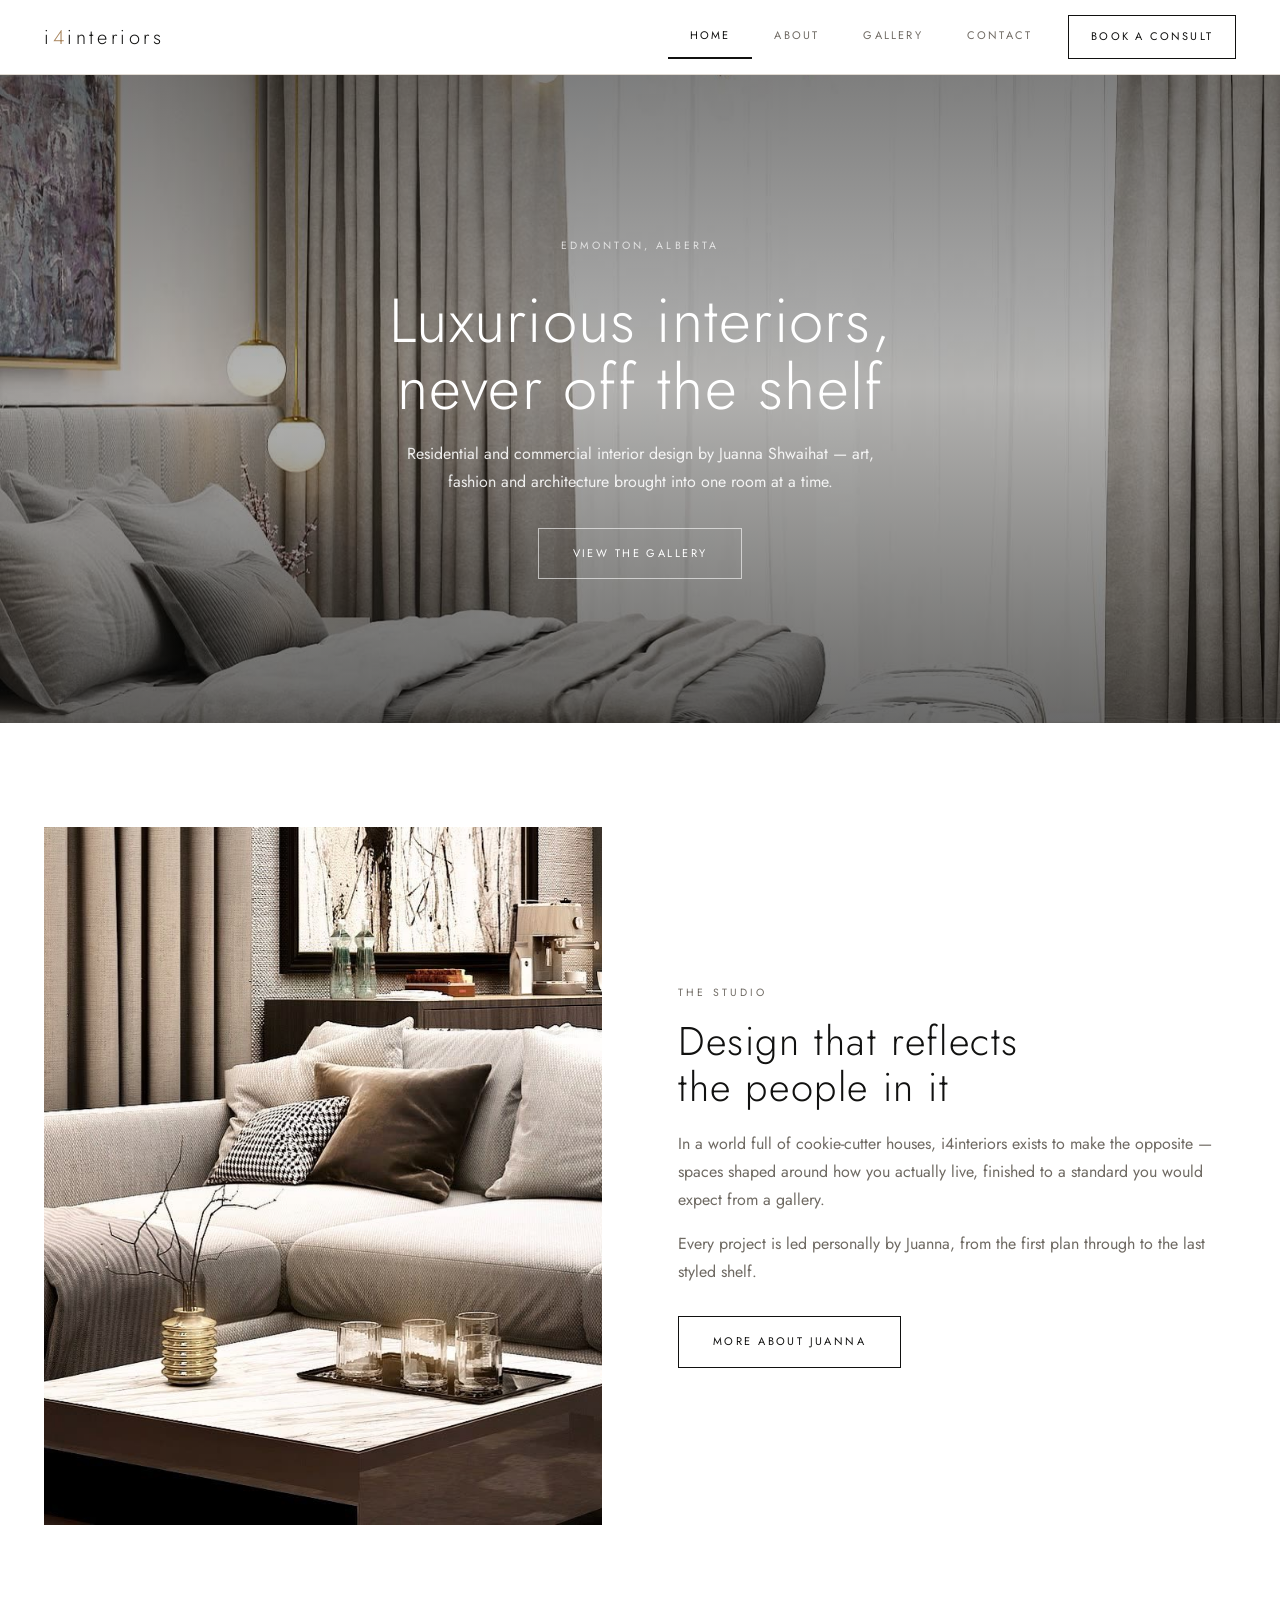
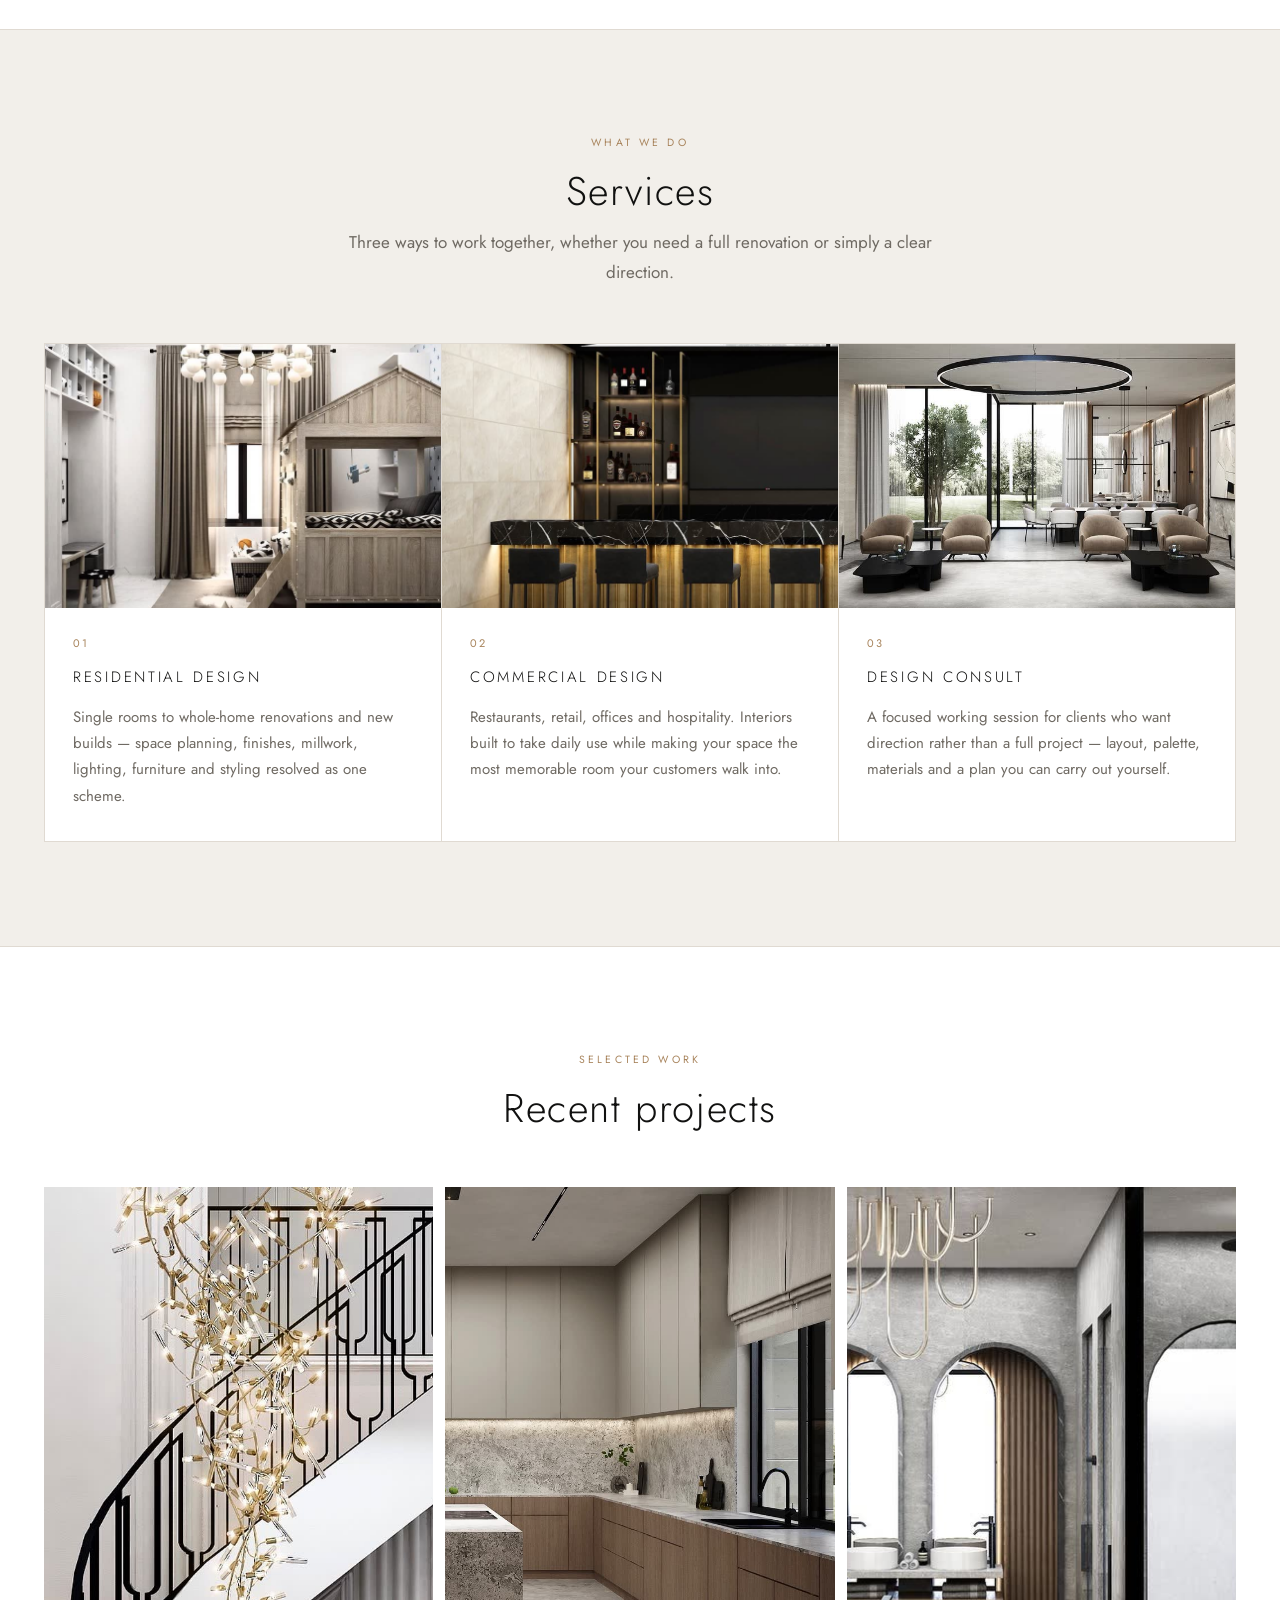
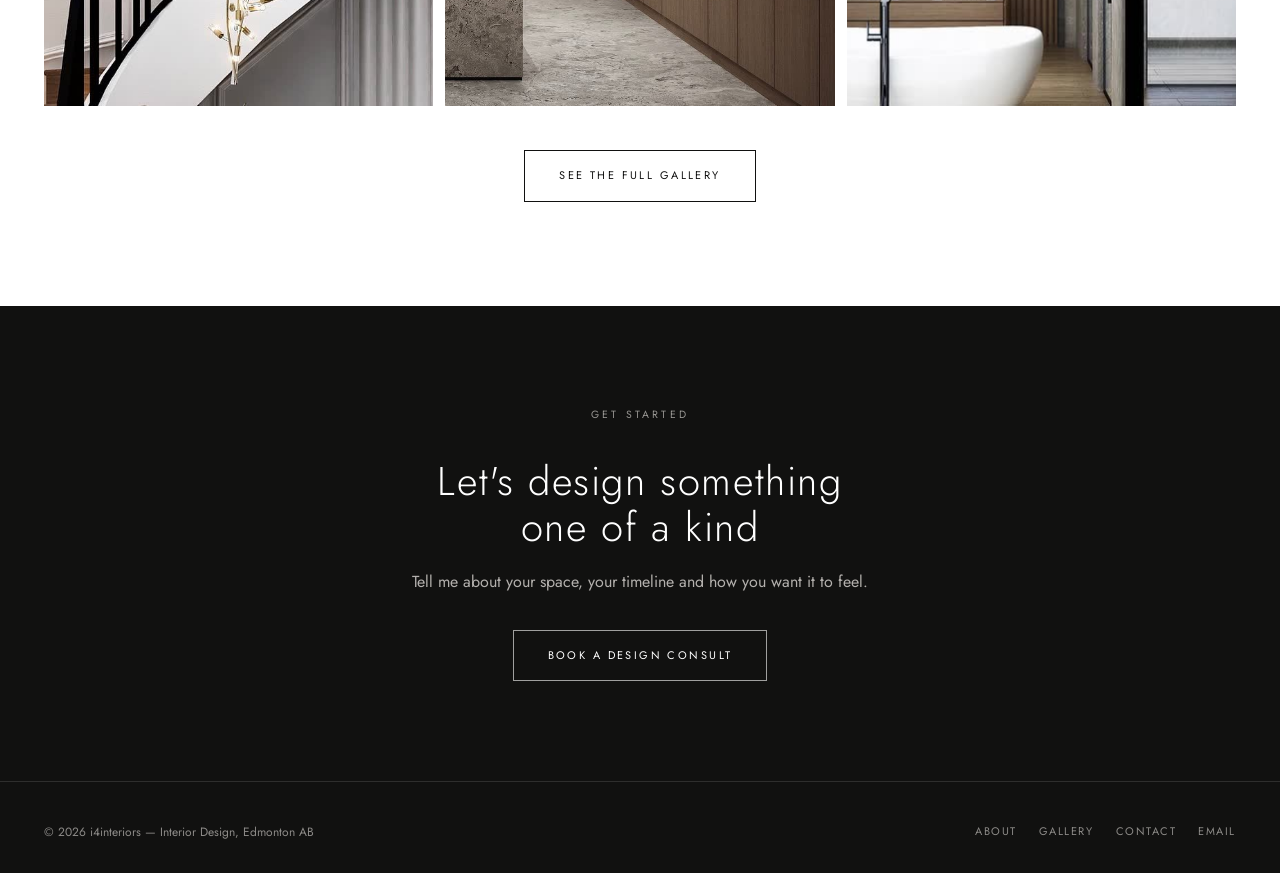
==== multi-page/01/index.html @ d59b6e00 "starting point starting point" ====
<!DOCTYPE html>
<html lang="en">
<head>
<meta charset="UTF-8">
<meta name="viewport" content="width=device-width, initial-scale=1">
<title>i4interiors — Interior Design Studio | Edmonton, Alberta</title>
<meta name="description" content="i4interiors is an Edmonton interior design studio led by Juanna Shwaihat, creating luxurious, one-of-a-kind residential and commercial interiors.">
<link rel="preconnect" href="https://fonts.googleapis.com">
<link rel="preconnect" href="https://fonts.gstatic.com" crossorigin>
<link href="https://fonts.googleapis.com/css2?family=Cormorant+Garamond:ital,wght@0,300;0,400;1,300;1,400&family=Jost:wght@200;300;400&display=swap" rel="stylesheet">
<link rel="stylesheet" href="style.css">
</head>
<body>

<header class="header">
  <div class="wrap header__inner">
    <a class="wordmark" href="index.html">i<span>4</span>interiors</a>

    <button class="navtoggle" id="navtoggle" aria-label="Menu" aria-expanded="false" aria-controls="tabs">
      <svg width="22" height="14" viewBox="0 0 22 14" fill="none" stroke="currentColor" stroke-width="1.4">
        <path d="M0 1h22M0 7h22M0 13h22"/>
      </svg>
    </button>

    <nav class="tabs" id="tabs">
      <a href="index.html" aria-current="page">Home</a>
      <a href="about.html">About</a>
      <a href="gallery.html">Gallery</a>
      <a href="contact.html">Contact</a>
      <span class="tabs__cta"><a href="contact.html">Book a consult</a></span>
    </nav>
  </div>
</header>

<main>

  <!-- ============ HERO ============ -->
  <section class="hero">
    <img class="hero__bg" src="../../assets/site/hero-bedroom.jpg" alt="Principal bedroom with statement chandelier and full-height drapery">
    <div class="hero__inner">
      <p class="eyebrow">Edmonton, Alberta</p>
      <h1 class="h-xl">Luxurious interiors,<br>never off the shelf</h1>
      <p>Residential and commercial interior design by Juanna Shwaihat — art, fashion and architecture brought into one room at a time.</p>
      <a class="btn btn--light" href="gallery.html">View the gallery</a>
    </div>
  </section>

  <!-- ============ INTRO ============ -->
  <section class="section">
    <div class="wrap split">
      <img src="../../assets/site/living-warm.jpg" alt="Warm contemporary living room with layered neutral textures" loading="lazy">
      <div>
        <p class="eyebrow">The studio</p>
        <h2 class="h-lg">Design that reflects<br>the people in it</h2>
        <p>In a world full of cookie-cutter houses, i4interiors exists to make the opposite — spaces shaped around how you actually live, finished to a standard you would expect from a gallery.</p>
        <p style="margin-bottom:30px">Every project is led personally by Juanna, from the first plan through to the last styled shelf.</p>
        <a class="btn btn--ghost" href="about.html">More about Juanna</a>
      </div>
    </div>
  </section>

  <!-- ============ SERVICES ============ -->
  <section class="section section--shell">
    <div class="wrap">
      <div class="section__head">
        <p class="eyebrow">What we do</p>
        <h2 class="h-lg">Services</h2>
        <p class="lede">Three ways to work together, whether you need a full renovation or simply a clear direction.</p>
      </div>

      <div class="svc-grid">
        <article class="svc">
          <img src="../../assets/site/bedroom-arch-800.jpg" alt="Soft white bedroom with arched detailing and integrated lighting" loading="lazy">
          <div class="svc__body">
            <span class="svc__num">01</span>
            <h3>Residential Design</h3>
            <p>Single rooms to whole-home renovations and new builds — space planning, finishes, millwork, lighting, furniture and styling resolved as one scheme.</p>
          </div>
        </article>

        <article class="svc">
          <img src="../../assets/site/bar-gold-800.jpg" alt="Hospitality bar interior in dark timber and brushed brass" loading="lazy">
          <div class="svc__body">
            <span class="svc__num">02</span>
            <h3>Commercial Design</h3>
            <p>Restaurants, retail, offices and hospitality. Interiors built to take daily use while making your space the most memorable room your customers walk into.</p>
          </div>
        </article>

        <article class="svc">
          <img src="../../assets/site/dining-garden-800.jpg" alt="Bright open-plan dining space opening onto a garden" loading="lazy">
          <div class="svc__body">
            <span class="svc__num">03</span>
            <h3>Design Consult</h3>
            <p>A focused working session for clients who want direction rather than a full project — layout, palette, materials and a plan you can carry out yourself.</p>
          </div>
        </article>
      </div>
    </div>
  </section>

  <!-- ============ FEATURED ============ -->
  <section class="section">
    <div class="wrap">
      <div class="section__head">
        <p class="eyebrow">Selected work</p>
        <h2 class="h-lg">Recent projects</h2>
      </div>

      <div class="strip">
        <figure><img src="../../assets/site/stair-chandelier-800.jpg" alt="Curved staircase with cascading sculptural chandelier" loading="lazy"></figure>
        <figure><img src="../../assets/site/kitchen-island-800.jpg" alt="Walnut kitchen with stone waterfall island" loading="lazy"></figure>
        <figure><img src="../../assets/site/bath-arch-800.jpg" alt="Arched ensuite with freestanding tub and stone vanity" loading="lazy"></figure>
      </div>

      <div style="text-align:center;margin-top:44px">
        <a class="btn btn--ghost" href="gallery.html">See the full gallery</a>
      </div>
    </div>
  </section>

  <!-- ============ CTA ============ -->
  <section class="cta">
    <div class="wrap">
      <p class="eyebrow">Get started</p>
      <h2 class="h-lg">Let's design something<br>one of a kind</h2>
      <p>Tell me about your space, your timeline and how you want it to feel.</p>
      <a class="btn btn--light" href="contact.html">Book a design consult</a>
    </div>
  </section>

</main>

<footer class="footer">
  <div class="wrap footer__inner">
    <span>&copy; 2026 i4interiors — Interior Design, Edmonton AB</span>
    <span class="footer__links">
      <a href="about.html">About</a>
      <a href="gallery.html">Gallery</a>
      <a href="contact.html">Contact</a>
      <a href="mailto:Shwaihatjuanna@gmail.com">Email</a>
    </span>
  </div>
</footer>

<script src="nav.js"></script>
</body>
</html>
---- multi-page/01/style.css ----
/* i4interiors — Design 2: multi-page studio site (nav tabs) */

:root {
  --paper: #ffffff;
  --shell: #f2efea;
  --ink:   #111110;
  --muted: #6f6a63;
  --line:  #e0dad2;
  --brass: #a8845c;
  --maxw:  1240px;
}

*, *::before, *::after { box-sizing: border-box; }

@media (prefers-reduced-motion: reduce) {
  * { animation: none !important; transition: none !important; scroll-behavior: auto !important; }
}

body {
  margin: 0;
  background: var(--paper);
  color: var(--ink);
  font-family: 'Jost', system-ui, -apple-system, 'Segoe UI', sans-serif;
  font-size: 16px;
  line-height: 1.75;
  -webkit-font-smoothing: antialiased;
}

img { max-width: 100%; display: block; }
a { color: inherit; }

.wrap { max-width: var(--maxw); margin-inline: auto; padding-inline: 24px; }
.serif { font-family: 'Cormorant Garamond', Georgia, serif; }

/* ---------- type scale ---------- */
h1, h2, h3 { font-weight: 300; margin: 0; }

.h-xl {
  font-size: clamp(34px, 6.2vw, 62px);
  line-height: 1.08;
  letter-spacing: .02em;
}
.h-lg {
  font-size: clamp(26px, 4vw, 40px);
  line-height: 1.15;
  letter-spacing: .04em;
}
.eyebrow {
  font-size: 10.5px;
  letter-spacing: .3em;
  text-transform: uppercase;
  color: var(--brass);
  margin: 0 0 16px;
}
.lede { color: var(--muted); font-size: 17px; }

.btn {
  display: inline-block;
  padding: 15px 34px;
  background: var(--ink);
  color: var(--paper);
  font-size: 11px;
  letter-spacing: .22em;
  text-transform: uppercase;
  text-decoration: none;
  border: 1px solid var(--ink);
  transition: background .25s, color .25s;
}
.btn:hover { background: transparent; color: var(--ink); }

.btn--ghost { background: transparent; color: var(--ink); }
.btn--ghost:hover { background: var(--ink); color: var(--paper); }

.btn--light { background: transparent; color: #fff; border-color: rgba(255,255,255,.6); }
.btn--light:hover { background: #fff; color: var(--ink); }

/* ---------- header / nav tabs ---------- */
.header {
  position: sticky;
  top: 0;
  z-index: 60;
  background: var(--paper);
  border-bottom: 1px solid var(--line);
}
.header__inner {
  position: relative;
  display: flex;
  align-items: center;
  justify-content: space-between;
  gap: 16px;
  min-height: 74px;
}
.wordmark {
  font-weight: 300;
  font-size: 20px;
  letter-spacing: .18em;
  text-decoration: none;
  white-space: nowrap;
}
.wordmark span { color: var(--brass); }

.tabs { display: flex; align-items: stretch; gap: 0; }
.tabs a {
  display: flex;
  align-items: center;
  padding: 0 22px;
  font-size: 11px;
  letter-spacing: .2em;
  text-transform: uppercase;
  text-decoration: none;
  color: var(--muted);
  border-bottom: 2px solid transparent;
  transition: color .2s, border-color .2s;
}
.tabs a:hover { color: var(--ink); }
.tabs a[aria-current="page"] { color: var(--ink); border-bottom-color: var(--ink); }
.tabs .tabs__cta { margin-left: 14px; }
.tabs .tabs__cta a {
  border: 1px solid var(--ink);
  color: var(--ink);
  padding: 11px 22px;
  align-self: center;
}
.tabs .tabs__cta a:hover { background: var(--ink); color: var(--paper); }

.navtoggle {
  display: none;
  background: none;
  border: 0;
  padding: 10px;
  margin-right: -10px;
  cursor: pointer;
  color: var(--ink);
}
.navtoggle svg { display: block; }

/* ---------- page head (inner pages) ---------- */
.pagehead {
  background: var(--shell);
  border-bottom: 1px solid var(--line);
  padding: clamp(48px, 8vw, 88px) 0;
  text-align: center;
}
.pagehead p.lede { max-width: 54ch; margin: 14px auto 0; }

/* ---------- hero (home) ---------- */
.hero {
  position: relative;
  min-height: 72vh;
  display: grid;
  place-items: center;
  text-align: center;
  color: #fff;
  padding: 96px 24px;
  overflow: hidden;
}
.hero__bg { position: absolute; inset: 0; width: 100%; height: 100%; object-fit: cover; }
.hero::after {
  content: "";
  position: absolute;
  inset: 0;
  background: linear-gradient(180deg, rgba(8,8,7,.52), rgba(8,8,7,.3) 48%, rgba(8,8,7,.6));
}
.hero__inner { position: relative; z-index: 2; max-width: 760px; }
.hero__inner .eyebrow { color: rgba(255,255,255,.72); }
.hero p { color: rgba(255,255,255,.88); max-width: 48ch; margin: 18px auto 32px; }

/* ---------- generic section ---------- */
.section { padding: clamp(56px, 9vw, 104px) 0; }
.section--shell { background: var(--shell); border-block: 1px solid var(--line); }
.section__head { text-align: center; max-width: 60ch; margin: 0 auto clamp(36px, 5vw, 56px); }
.section__head .lede { margin: 14px 0 0; }

/* ---------- split (intro / about) ---------- */
.split {
  display: grid;
  grid-template-columns: minmax(0, 1fr) minmax(0, 1fr);
  gap: clamp(32px, 6vw, 76px);
  align-items: center;
}
.split img { width: 100%; aspect-ratio: 4/5; object-fit: cover; }
.split p { color: var(--muted); }
.split .h-lg { margin-bottom: 20px; }

/* ---------- services ---------- */
.svc-grid { display: grid; grid-template-columns: repeat(3, 1fr); gap: 1px; background: var(--line); border: 1px solid var(--line); }
.svc { background: var(--paper); padding: 0 0 32px; }
.svc img { width: 100%; aspect-ratio: 3/2; object-fit: cover; margin-bottom: 26px; }
.svc__body { padding-inline: 28px; }
.svc h3 { font-size: 15px; letter-spacing: .18em; text-transform: uppercase; margin-bottom: 14px; }
.svc p { margin: 0; color: var(--muted); font-size: 15px; }
.svc__num {
  display: block;
  font-size: 11px;
  letter-spacing: .2em;
  color: var(--brass);
  margin-bottom: 10px;
}

/* ---------- featured strip ---------- */
.strip { display: grid; grid-template-columns: repeat(3, 1fr); gap: 12px; }
.strip figure { margin: 0; overflow: hidden; }
.strip img { width: 100%; aspect-ratio: 3/4; object-fit: cover; transition: transform .6s cubic-bezier(.2,.7,.3,1); }
.strip figure:hover img { transform: scale(1.05); }

/* ---------- gallery ---------- */
.filters {
  display: flex;
  flex-wrap: wrap;
  justify-content: center;
  gap: 10px;
  margin-bottom: 36px;
}
.filters button {
  font: inherit;
  font-size: 11px;
  letter-spacing: .2em;
  text-transform: uppercase;
  padding: 10px 22px;
  background: transparent;
  color: var(--muted);
  border: 1px solid var(--line);
  cursor: pointer;
  transition: all .2s;
}
.filters button:hover { color: var(--ink); border-color: var(--ink); }
.filters button[aria-pressed="true"] { background: var(--ink); color: var(--paper); border-color: var(--ink); }

.gallery { display: grid; grid-template-columns: repeat(3, 1fr); gap: 12px; }
.gallery figure { margin: 0; overflow: hidden; position: relative; }
.gallery button.shot {
  display: block;
  padding: 0;
  border: 0;
  background: none;
  cursor: zoom-in;
  width: 100%;
}
.gallery img { width: 100%; aspect-ratio: 1; object-fit: cover; transition: transform .6s cubic-bezier(.2,.7,.3,1); }
.gallery figure:hover img { transform: scale(1.05); }
.gallery figure[hidden] { display: none; }

/* ---------- lightbox ---------- */
.lightbox {
  position: fixed;
  inset: 0;
  z-index: 100;
  background: rgba(10,10,9,.94);
  display: grid;
  place-items: center;
  padding: 24px;
}
.lightbox[hidden] { display: none; }
.lightbox img { max-width: min(1100px, 94vw); max-height: 86vh; width: auto; object-fit: contain; }
.lightbox__close {
  position: absolute;
  top: 18px;
  right: 18px;
  width: 44px;
  height: 44px;
  background: none;
  border: 1px solid rgba(255,255,255,.4);
  color: #fff;
  font-size: 20px;
  line-height: 1;
  cursor: pointer;
}
.lightbox__close:hover { background: rgba(255,255,255,.12); }

/* ---------- contact ---------- */
.detail { margin-bottom: 28px; }
.detail dt {
  font-size: 10.5px;
  letter-spacing: .26em;
  text-transform: uppercase;
  color: var(--brass);
  margin-bottom: 6px;
}
.detail dd { margin: 0; font-size: 17px; }
.detail dd a { text-decoration: none; border-bottom: 1px solid var(--line); }
.detail dd a:hover { border-bottom-color: var(--ink); }

/* ---------- cta band ---------- */
.cta {
  background: var(--ink);
  color: #f2efea;
  text-align: center;
  padding: clamp(56px, 9vw, 100px) 0;
}
.cta .eyebrow { color: rgba(242,239,234,.6); }
.cta h2 { color: #fff; margin-bottom: 18px; }
.cta p { color: rgba(242,239,234,.72); max-width: 46ch; margin: 0 auto 34px; }

/* ---------- footer ---------- */
.footer {
  background: var(--ink);
  color: rgba(242,239,234,.55);
  border-top: 1px solid rgba(255,255,255,.12);
  padding: 40px 0 30px;
  font-size: 12px;
}
.footer__inner { display: flex; justify-content: space-between; gap: 24px; flex-wrap: wrap; }
.footer a { color: inherit; text-decoration: none; }
.footer a:hover { color: #fff; }
.footer__links { display: flex; gap: 22px; flex-wrap: wrap; letter-spacing: .14em; text-transform: uppercase; font-size: 11px; }

/* ---------- responsive ---------- */
@media (max-width: 900px) {
  .split { grid-template-columns: 1fr; }
  .svc-grid { grid-template-columns: 1fr; }
    .gallery, .strip { grid-template-columns: repeat(2, 1fr); }

  .navtoggle { display: block; }
  .tabs {
    position: absolute;
    top: 100%;
    left: -24px;
    right: -24px;
    flex-direction: column;
    align-items: stretch;
    background: var(--paper);
    border-bottom: 1px solid var(--line);
    padding: 6px 24px 22px;
    display: none;
  }
  .tabs.is-open { display: flex; }
  .tabs a {
    padding: 15px 0;
    border-bottom: 1px solid var(--line);
    border-left: 2px solid transparent;
  }
  .tabs a[aria-current="page"] { border-bottom-color: var(--line); color: var(--brass); }
  .tabs .tabs__cta { margin: 16px 0 0; }
  .tabs .tabs__cta a { text-align: center; justify-content: center; border-bottom: 1px solid var(--ink); }
}

@media (max-width: 520px) {
  .gallery, .strip { gap: 8px; }
}
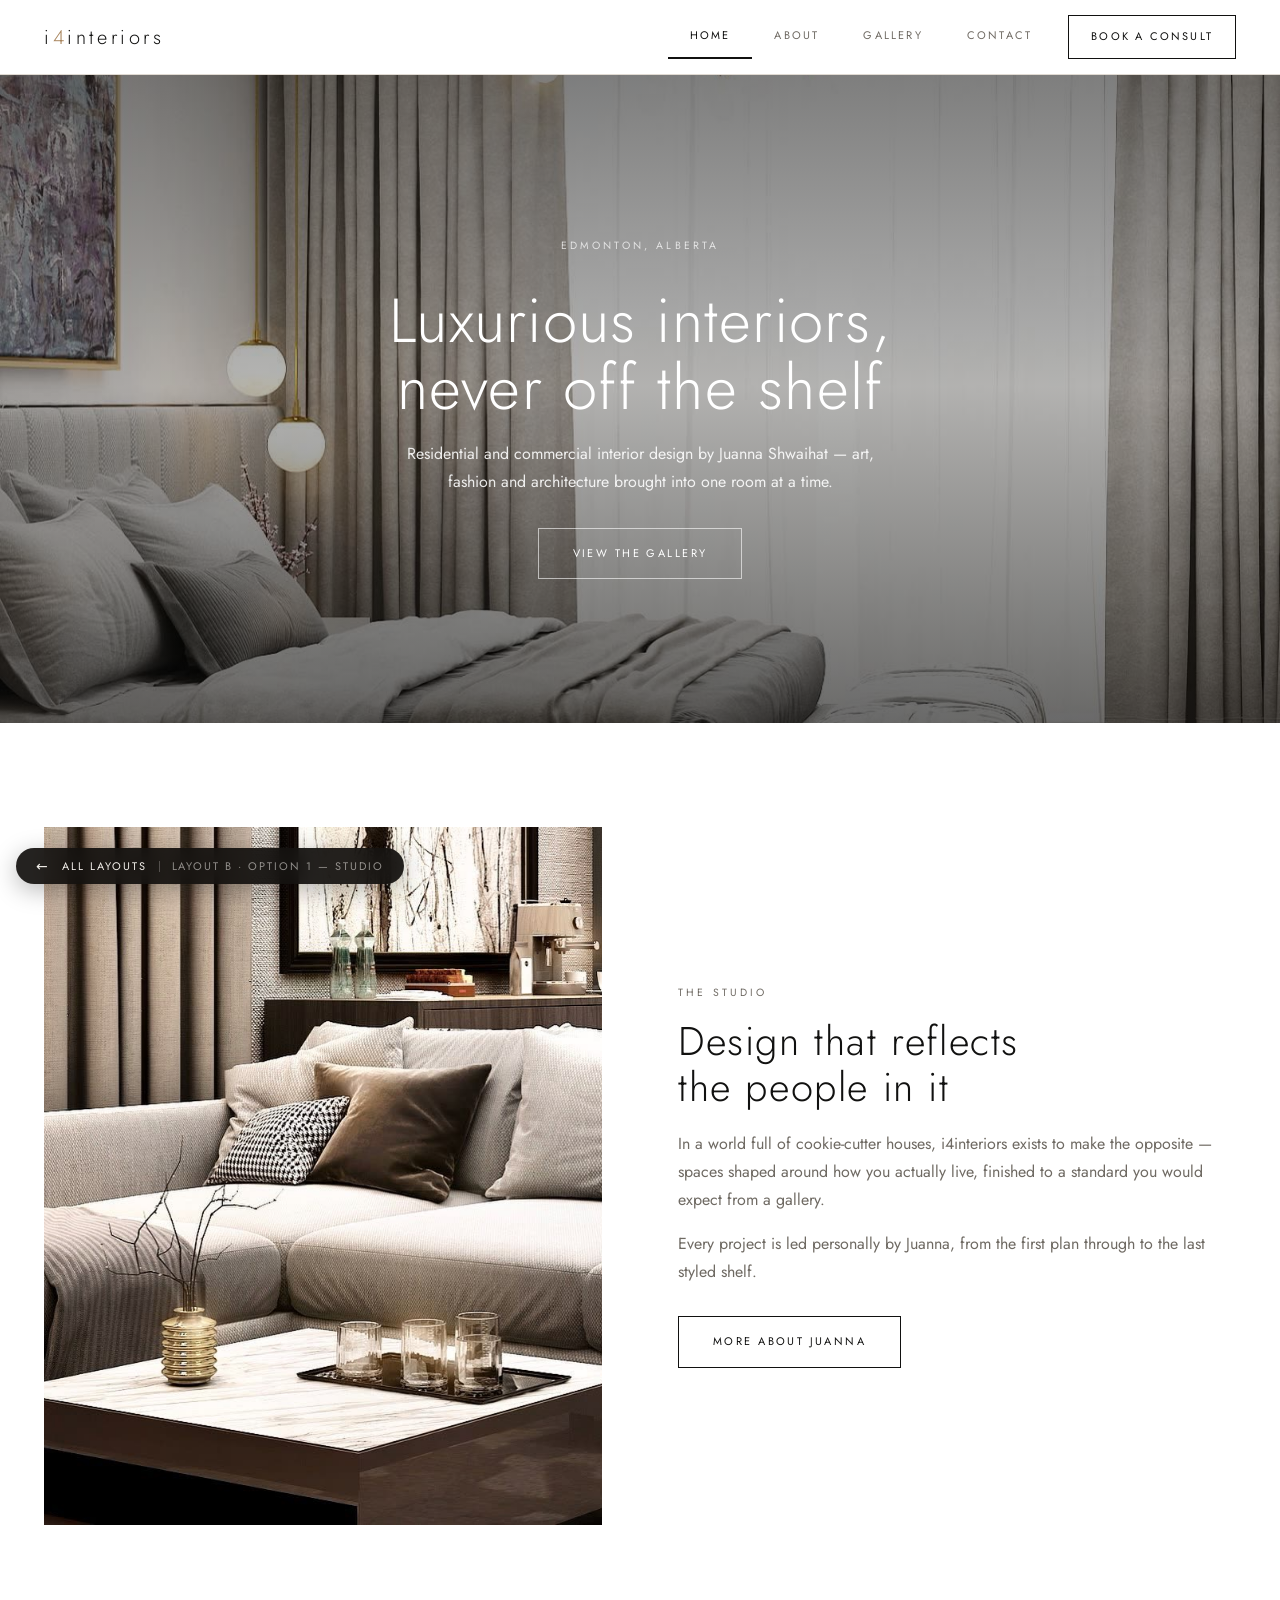
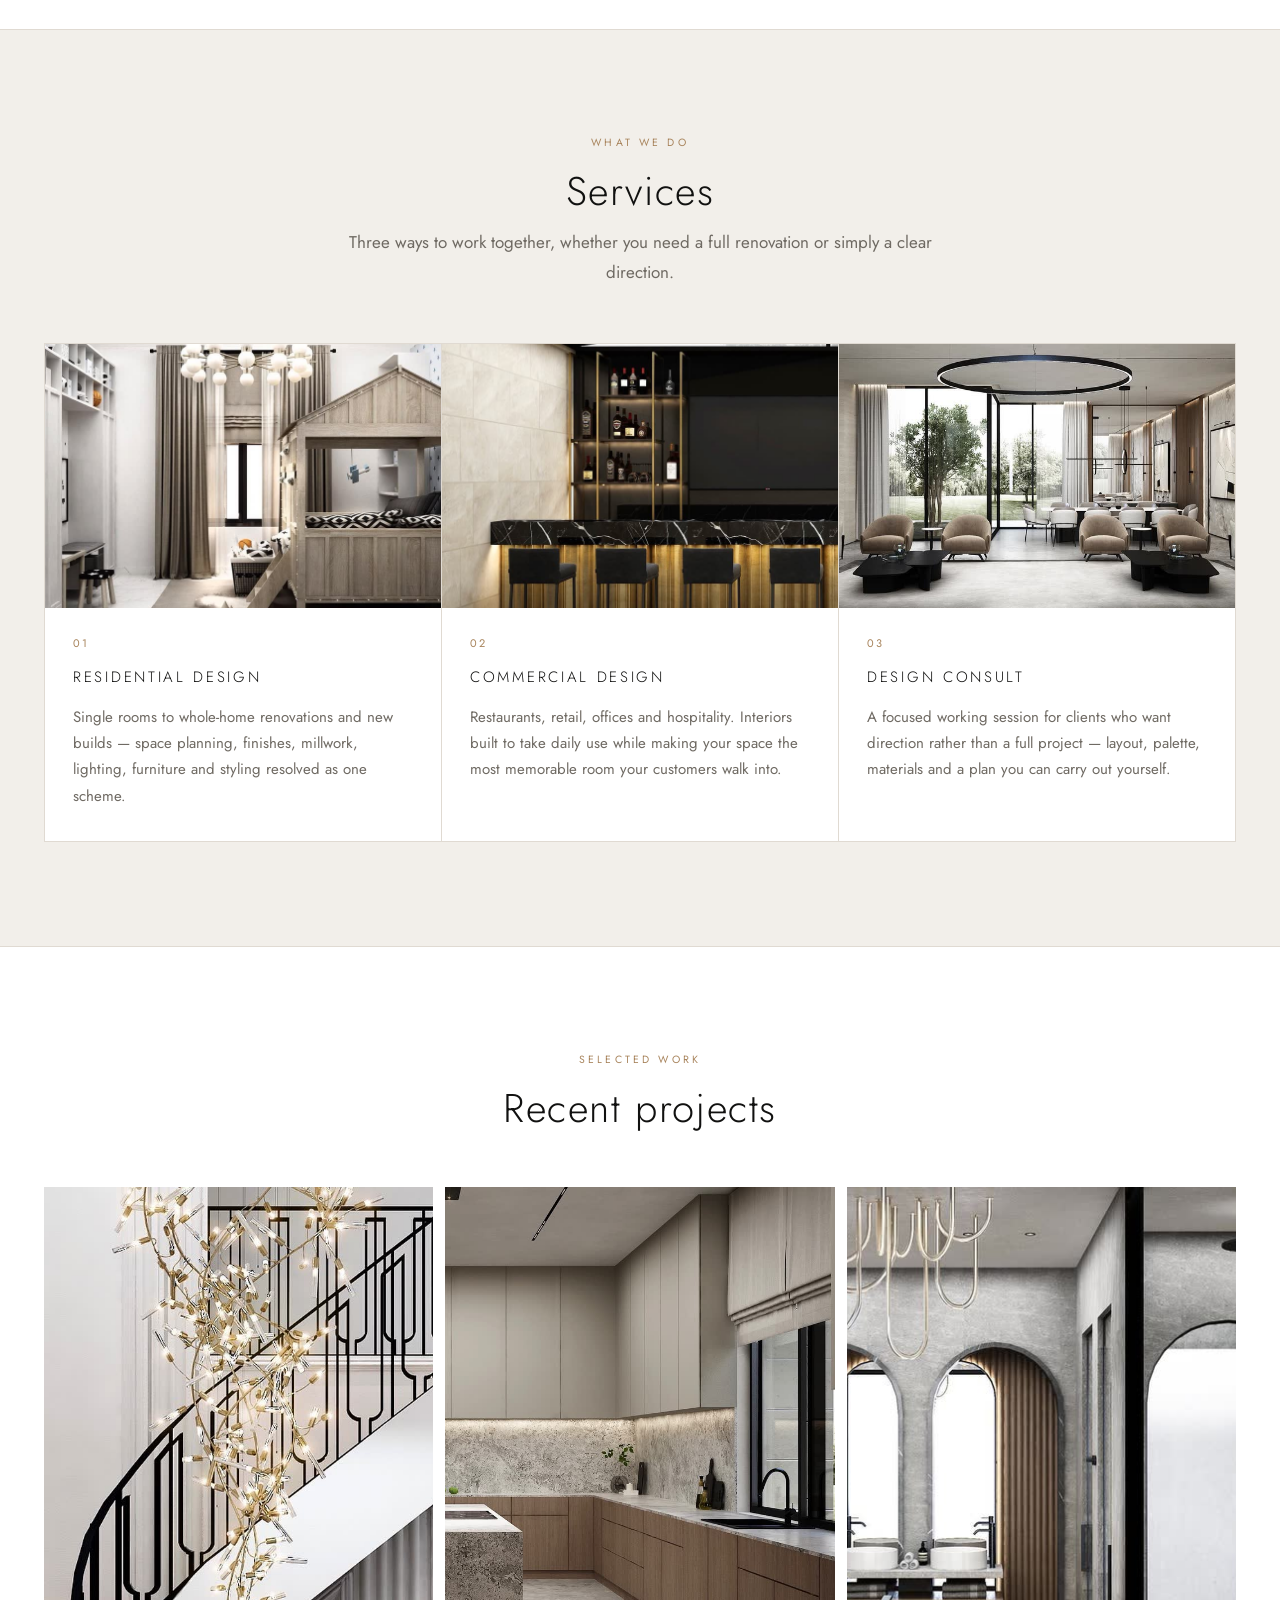
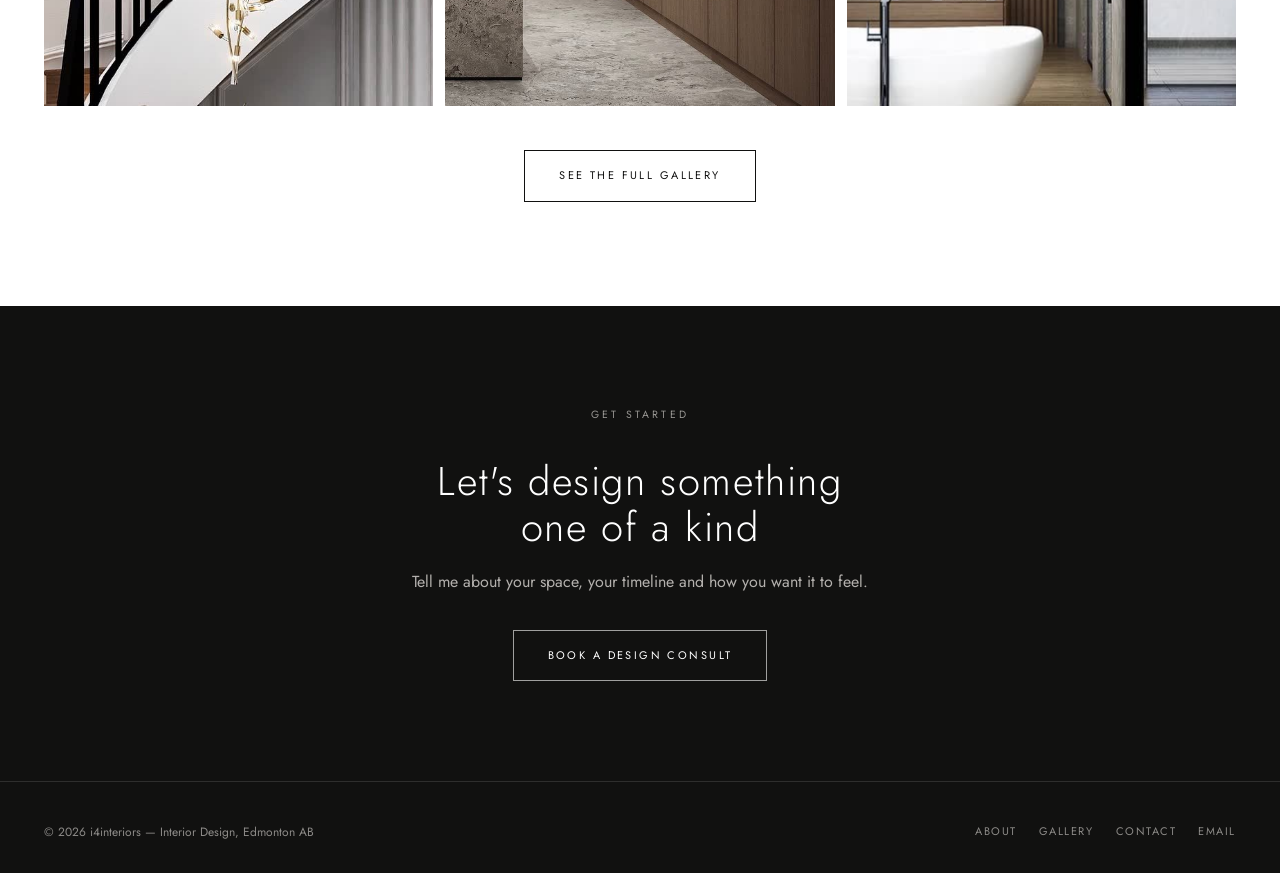
==== commit 1483347c: "update update" ====
--- a/multi-page/01/index.html
+++ b/multi-page/01/index.html
@@ -144,5 +144,6 @@
 </footer>
 
 <script src="nav.js"></script>
+<script src="../../assets/preview/preview-bar.js" data-label="Layout B · Option 1 — Studio" data-home="../../"></script>
 </body>
 </html>
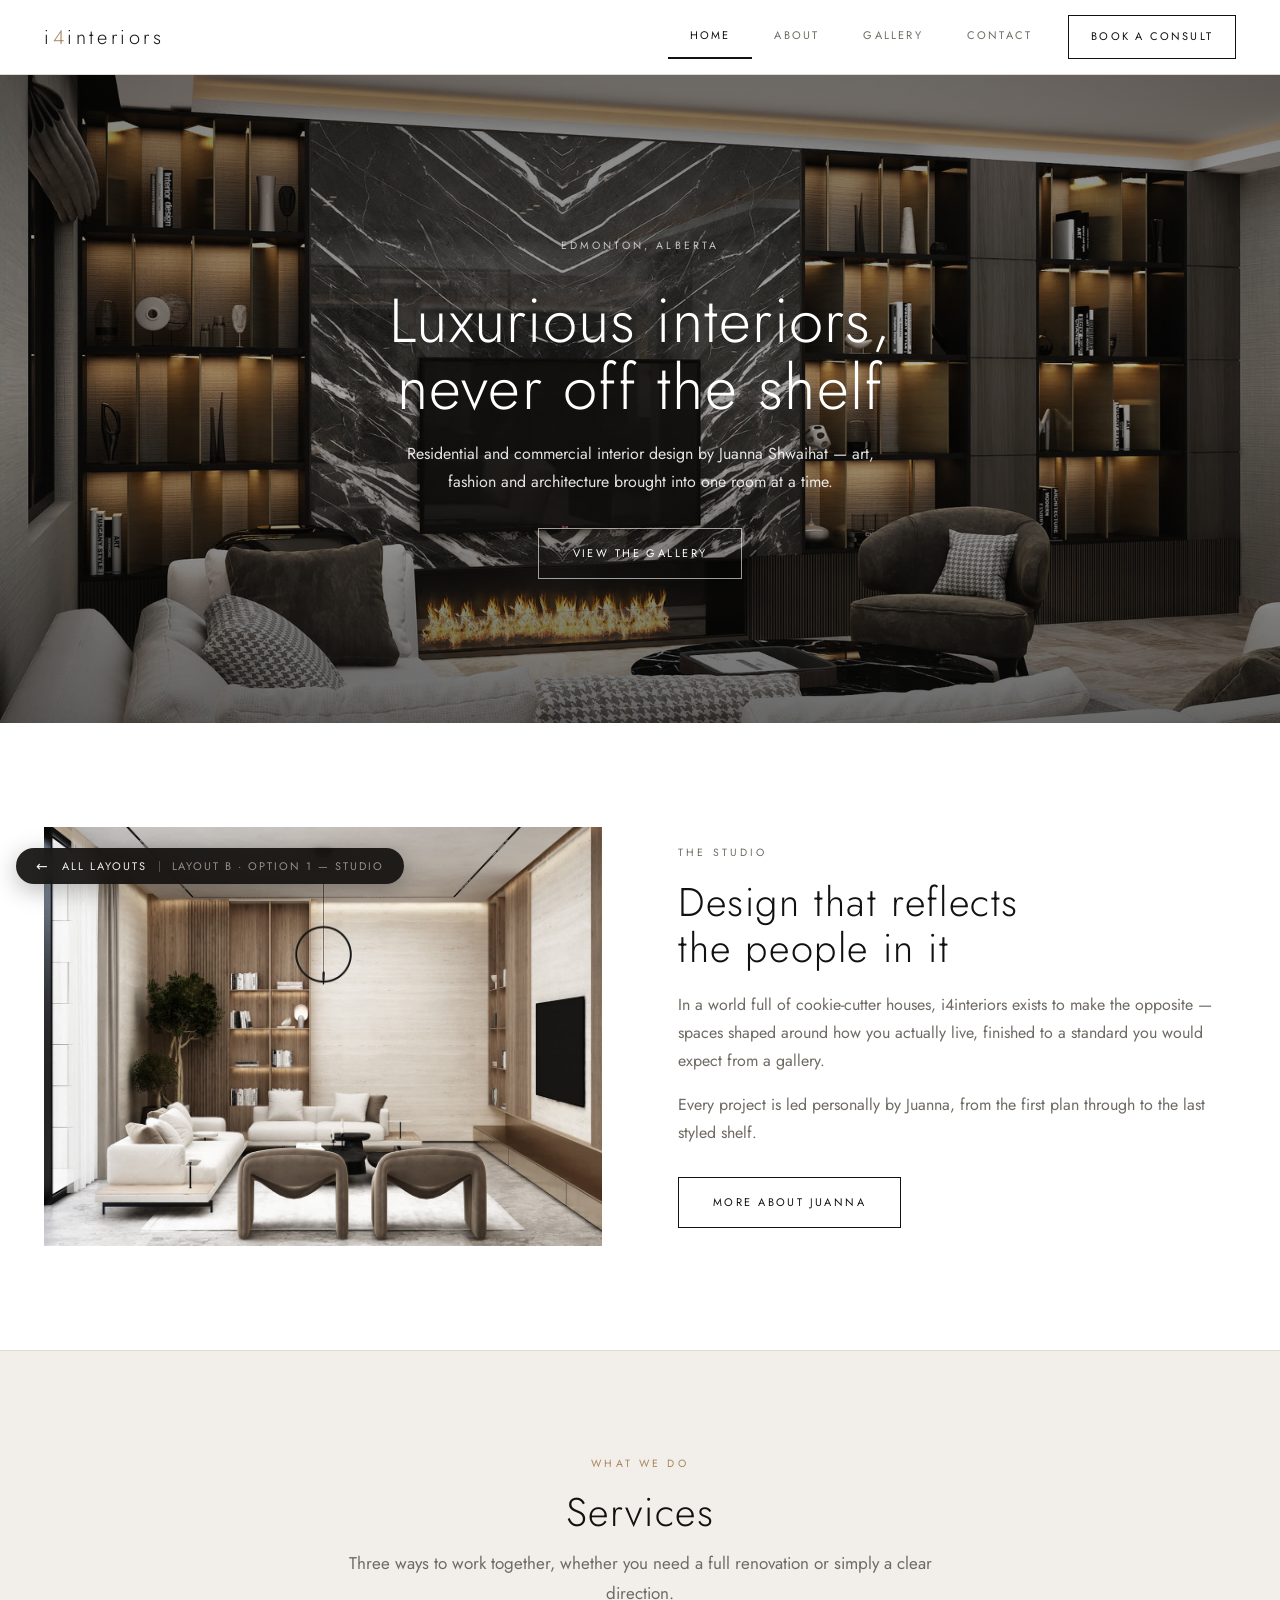
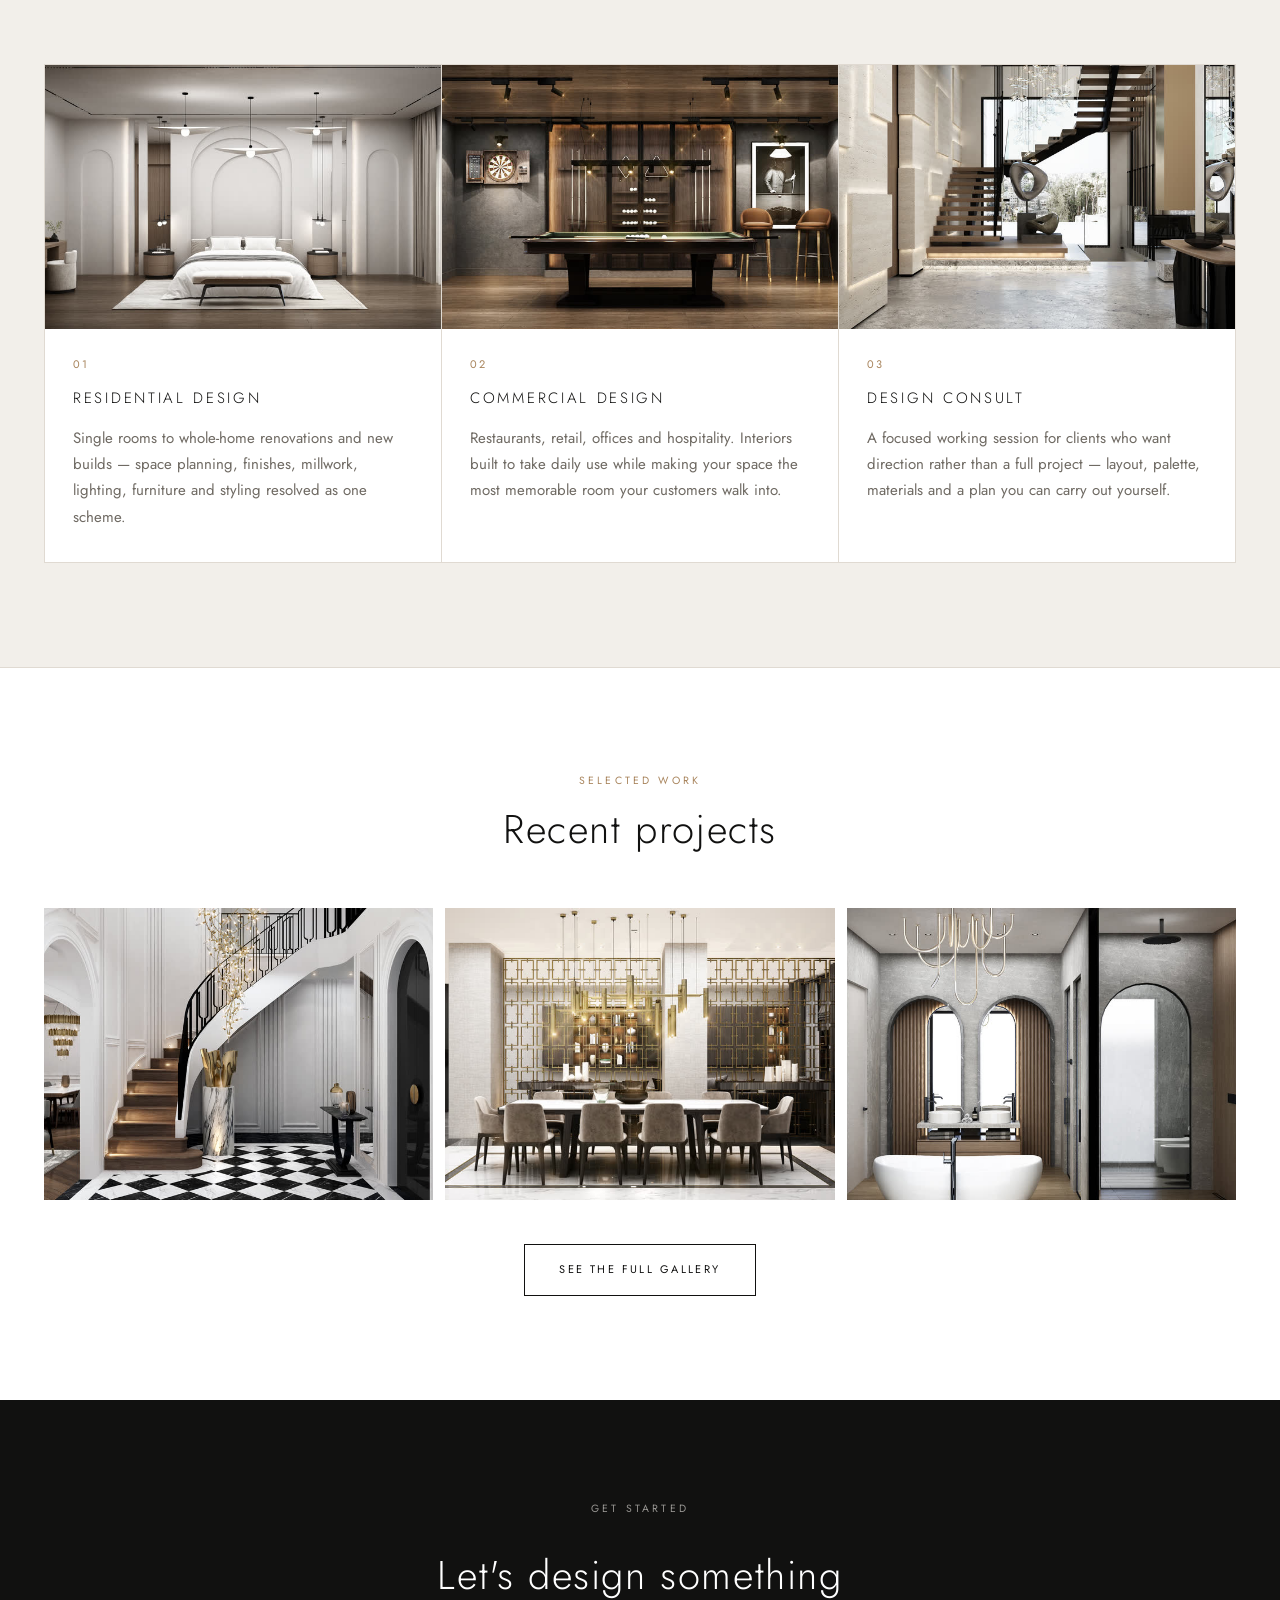
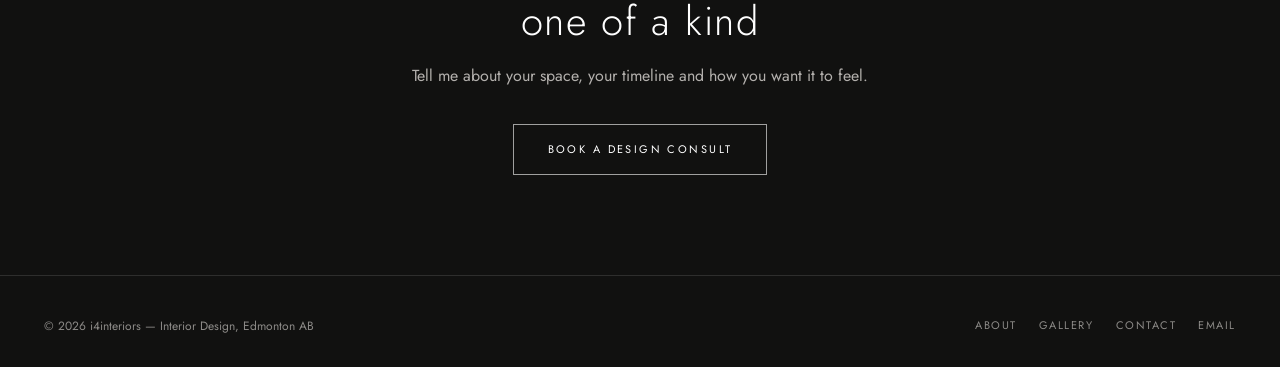
==== commit 480c1a57: "updates updates" ====
--- a/multi-page/01/index.html
+++ b/multi-page/01/index.html
@@ -36,7 +36,7 @@
 
   <!-- ============ HERO ============ -->
   <section class="hero">
-    <img class="hero__bg" src="../../assets/site/hero-bedroom.jpg" alt="Principal bedroom with statement chandelier and full-height drapery">
+    <img class="hero__bg" src="../../assets/images/web/r15.jpg" alt="Living room with a black marble media wall and a linear fireplace">
     <div class="hero__inner">
       <p class="eyebrow">Edmonton, Alberta</p>
       <h1 class="h-xl">Luxurious interiors,<br>never off the shelf</h1>
@@ -48,7 +48,7 @@
   <!-- ============ INTRO ============ -->
   <section class="section">
     <div class="wrap split">
-      <img src="../../assets/site/living-warm.jpg" alt="Warm contemporary living room with layered neutral textures" loading="lazy">
+      <img src="../../assets/images/web/r1.jpg" alt="Warm residential living room with oak joinery and layered neutral textures" loading="lazy">
       <div>
         <p class="eyebrow">The studio</p>
         <h2 class="h-lg">Design that reflects<br>the people in it</h2>
@@ -70,7 +70,7 @@
 
       <div class="svc-grid">
         <article class="svc">
-          <img src="../../assets/site/bedroom-arch-800.jpg" alt="Soft white bedroom with arched detailing and integrated lighting" loading="lazy">
+          <img src="../../assets/images/web/r22-800.jpg" alt="Soft white bedroom with arched detailing and concealed lighting" loading="lazy">
           <div class="svc__body">
             <span class="svc__num">01</span>
             <h3>Residential Design</h3>
@@ -79,7 +79,7 @@
         </article>
 
         <article class="svc">
-          <img src="../../assets/site/bar-gold-800.jpg" alt="Hospitality bar interior in dark timber and brushed brass" loading="lazy">
+          <img src="../../assets/images/web/c4-800.jpg" alt="Restaurant interior with a brass-framed bar and dark timber panelling" loading="lazy">
           <div class="svc__body">
             <span class="svc__num">02</span>
             <h3>Commercial Design</h3>
@@ -88,7 +88,7 @@
         </article>
 
         <article class="svc">
-          <img src="../../assets/site/dining-garden-800.jpg" alt="Bright open-plan dining space opening onto a garden" loading="lazy">
+          <img src="../../assets/images/web/r3-800.jpg" alt="Double-height living space with a floating staircase and full-height glazing" loading="lazy">
           <div class="svc__body">
             <span class="svc__num">03</span>
             <h3>Design Consult</h3>
@@ -108,9 +108,9 @@
       </div>
 
       <div class="strip">
-        <figure><img src="../../assets/site/stair-chandelier-800.jpg" alt="Curved staircase with cascading sculptural chandelier" loading="lazy"></figure>
-        <figure><img src="../../assets/site/kitchen-island-800.jpg" alt="Walnut kitchen with stone waterfall island" loading="lazy"></figure>
-        <figure><img src="../../assets/site/bath-arch-800.jpg" alt="Arched ensuite with freestanding tub and stone vanity" loading="lazy"></figure>
+        <figure><img src="../../assets/images/web/r10-800.jpg" alt="Curved staircase above a chequerboard marble floor" loading="lazy"></figure>
+        <figure><img src="../../assets/images/web/r12-800.jpg" alt="Formal dining room beneath a brass-framed pendant installation" loading="lazy"></figure>
+        <figure><img src="../../assets/images/web/b8-800.jpg" alt="Arched bathroom with a freestanding tub and full-height stone" loading="lazy"></figure>
       </div>
 
       <div style="text-align:center;margin-top:44px">
--- a/multi-page/01/style.css
+++ b/multi-page/01/style.css
@@ -178,7 +178,8 @@
   gap: clamp(32px, 6vw, 76px);
   align-items: center;
 }
-.split img { width: 100%; aspect-ratio: 4/5; object-fit: cover; }
+.split img { width: 100%; aspect-ratio: 4/3; object-fit: cover; }
+.split img.portrait { aspect-ratio: 4/5; }
 .split p { color: var(--muted); }
 .split .h-lg { margin-bottom: 20px; }
 
@@ -200,7 +201,7 @@
 /* ---------- featured strip ---------- */
 .strip { display: grid; grid-template-columns: repeat(3, 1fr); gap: 12px; }
 .strip figure { margin: 0; overflow: hidden; }
-.strip img { width: 100%; aspect-ratio: 3/4; object-fit: cover; transition: transform .6s cubic-bezier(.2,.7,.3,1); }
+.strip img { width: 100%; aspect-ratio: 4/3; object-fit: cover; transition: transform .6s cubic-bezier(.2,.7,.3,1); }
 .strip figure:hover img { transform: scale(1.05); }
 
 /* ---------- gallery ---------- */
@@ -236,7 +237,7 @@
   cursor: zoom-in;
   width: 100%;
 }
-.gallery img { width: 100%; aspect-ratio: 1; object-fit: cover; transition: transform .6s cubic-bezier(.2,.7,.3,1); }
+.gallery img { width: 100%; aspect-ratio: 3/2; object-fit: cover; transition: transform .6s cubic-bezier(.2,.7,.3,1); }
 .gallery figure:hover img { transform: scale(1.05); }
 .gallery figure[hidden] { display: none; }
 
